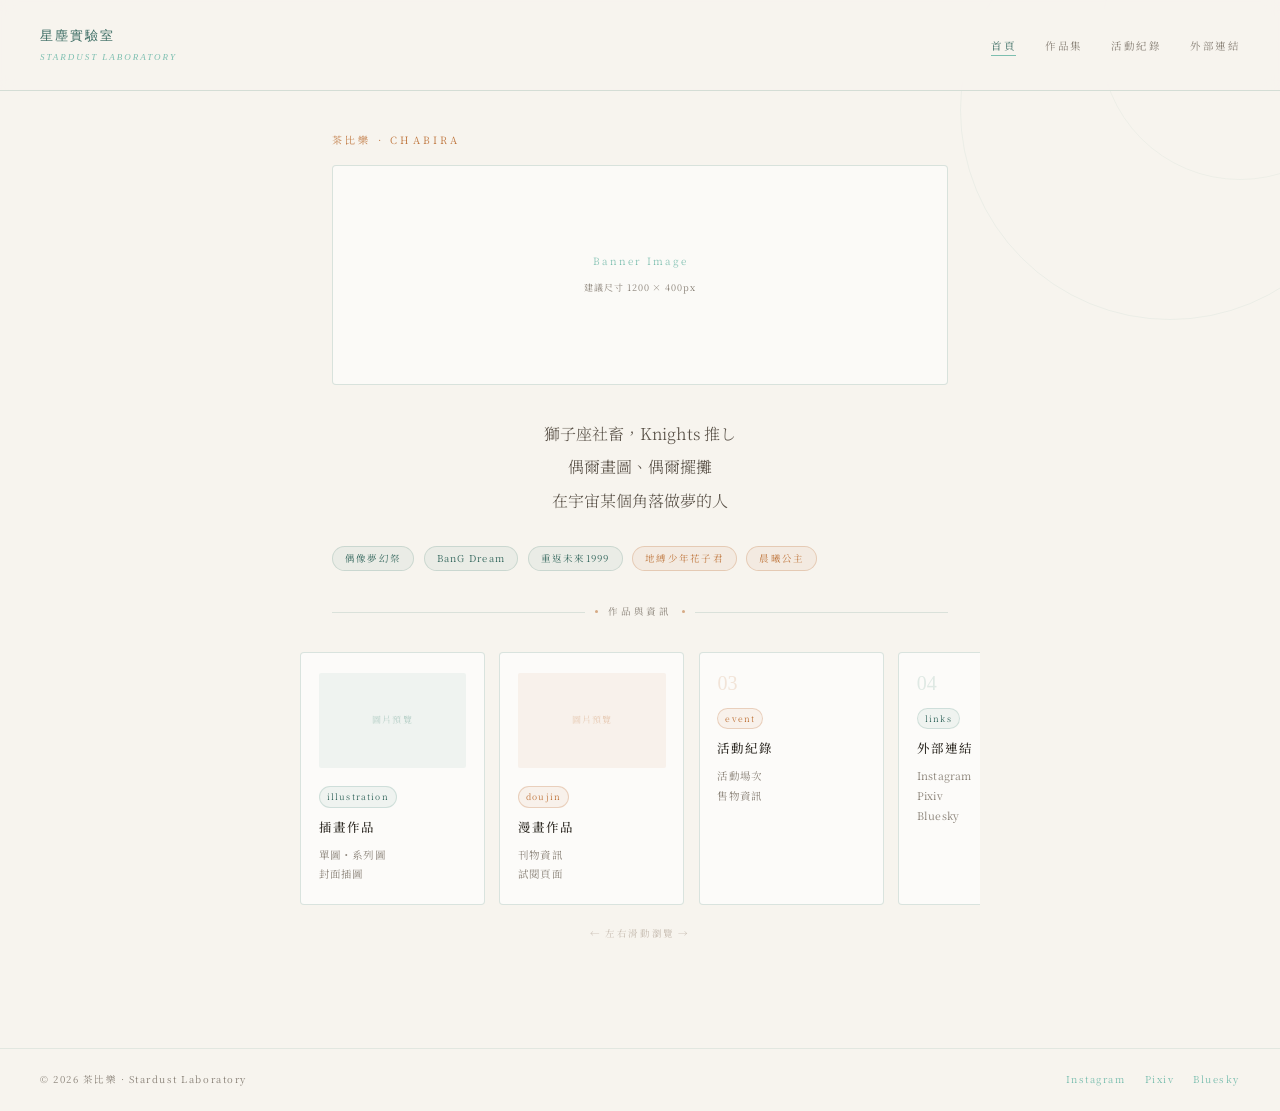
==== index.html @ 81afb4a1 "Update index.html" ====
<!DOCTYPE html>
<html lang="zh-Hant">
<head>
  <meta charset="UTF-8">
  <meta name="viewport" content="width=device-width, initial-scale=1.0">
  <title>星塵實驗室</title>

  <!-- Favicon -->
  <link rel="icon" href="logo.png" type="image/png">
  <link rel="apple-touch-icon" href="logo.png">

  <!-- Open Graph -->
  <meta property="og:type" content="website" />
  <meta property="og:title" content="星塵實驗室" />
  <meta property="og:description" content="茶比樂的創作個人網站" />
  <meta property="og:url" content="https://stacydust.com/" />
  <meta property="og:site_name" content="星塵實驗室" />
  <meta property="og:image" content="https://stacydust.com/logo.png" />
  <meta property="og:locale" content="zh_TW" />

  <link rel="stylesheet" href="style.css">
</head>
<body>

  <header>
    <a class="site-logo" href="index.html">
      星塵實驗室
      <span>Stardust Laboratory</span>
    </a>
    <nav>
      <ul>
        <li><a href="index.html" class="active">首頁</a></li>
        <li><a href="works.html">作品集</a></li>
        <li><a href="booth.html">活動紀錄</a></li>
        <li><a href="links.html">外部連結</a></li>
      </ul>
    </nav>
  </header>

  <main>

    <span class="eyebrow">茶比樂 · Chabira</span>

    <!-- Hero 圖片區：準備好圖片後，刪掉 .hero-img-placeholder，改成 <img src="hero.jpg" alt=""> -->
    <div class="hero-img">
      <div class="hero-img-placeholder">
        <p>Banner Image</p>
        <small>建議尺寸 1200 × 400px</small>
      </div>
    </div>

    <p class="intro">
      獅子座社畜，Knights 推し<br>
      偶爾畫圖、偶爾擺攤<br>
      在宇宙某個角落做夢的人
    </p>

    <div class="tags">
      <span class="tag">偶像夢幻祭</span>
      <span class="tag">BanG Dream</span>
      <span class="tag">重返未來1999</span>
      <span class="tag og">地縛少年花子君</span>
      <span class="tag og">晨曦公主</span>
    </div>

    <div class="divider">
      <div class="divider-line"></div>
      <div class="divider-dot"></div>
      <div class="divider-label">作品與資訊</div>
      <div class="divider-dot"></div>
      <div class="divider-line"></div>
    </div>

    <!-- 滑動卡片 -->
    <div class="scroll-track">

      <a href="works.html" class="card">
        <!-- 插畫預覽圖：把下面的 div 換成 <img src="works-thumb.jpg" alt="插畫作品"> -->
        <div class="card-img">圖片預覽</div>
        <div class="card-badge">illustration</div>
        <div class="card-title">插畫作品</div>
        <div class="card-desc">單圖・系列圖<br>封面插圖</div>
      </a>

      <a href="doujin.html" class="card og">
        <!-- 同人誌預覽圖：把下面的 div 換成 <img src="doujin-thumb.jpg" alt="同人誌"> -->
        <div class="card-img">圖片預覽</div>
        <div class="card-badge">doujin</div>
        <div class="card-title">漫畫作品</div>
        <div class="card-desc">刊物資訊<br>試閱頁面</div>
      </a>

      <a href="booth.html" class="card og">
        <div class="card-num">03</div>
        <div class="card-badge">event</div>
        <div class="card-title">活動紀錄</div>
        <div class="card-desc">活動場次<br>售物資訊</div>
      </a>

      <a href="links.html" class="card">
        <div class="card-num">04</div>
        <div class="card-badge">links</div>
        <div class="card-title">外部連結</div>
        <div class="card-desc">Instagram<br>Pixiv<br>Bluesky</div>
      </a>

    </div>

    <div class="scroll-hint">← 左右滑動瀏覽 →</div>

  </main>

  <footer>
    <span>© 2026 茶比樂 · Stardust Laboratory</span>
    <div class="footer-links">
      <a href="https://www.instagram.com/leoizu712" target="_blank" rel="noopener">Instagram</a>
      <a href="https://www.pixiv.net/users/3842743" target="_blank" rel="noopener">Pixiv</a>
      <a href="https://bsky.app/profile/stacytea.bsky.social" target="_blank" rel="noopener">Bluesky</a>
    </div>
  </footer>

</body>
</html>
---- style.css ----
@import url('https://fonts.googleapis.com/css2?family=IM+Fell+English:ital@0;1&family=Noto+Serif+TC:wght@300;400;500&display=swap');

/* === 基本設定 === */
*, *::before, *::after {
  box-sizing: border-box;
  margin: 0;
  padding: 0;
}

:root {
  --bg: #f7f4ee;
  --text: #2e2a24;
  --text-muted: #8a8278;
  --text-light: #5a5248;
  --green: #3a6b62;
  --green-mid: #5a9e90;
  --green-light: #7dbfb0;
  --green-pale: rgba(90,150,135,0.08);
  --green-border: rgba(90,140,130,0.22);
  --orange: #c07840;
  --orange-pale: rgba(192,120,64,0.07);
  --orange-border: rgba(192,120,64,0.28);
  --border: rgba(90,140,130,0.18);
  --card-bg: rgba(255,255,255,0.62);
  --font-serif: 'IM Fell English', serif;
  --font-body: 'Noto Serif TC', serif;
  --max: 680px;
}

html { scroll-behavior: smooth; }

body {
  background: var(--bg);
  color: var(--text);
  font-family: var(--font-body);
  font-size: 1rem;
  line-height: 1.8;
  min-height: 100vh;
  position: relative;
}

/* === 背景裝飾 === */
body::before {
  content: '';
  position: fixed;
  top: -100px; right: -100px;
  width: 420px; height: 420px;
  border-radius: 50%;
  border: 0.5px solid rgba(90,150,135,0.07);
  pointer-events: none;
  z-index: 0;
}

body::after {
  content: '';
  position: fixed;
  top: -100px; right: -100px;
  width: 280px; height: 280px;
  border-radius: 50%;
  border: 0.5px solid rgba(90,150,135,0.06);
  pointer-events: none;
  z-index: 0;
}

/* === HEADER === */
header {
  display: flex;
  justify-content: space-between;
  align-items: center;
  padding: 1.5rem 2.5rem;
  border-bottom: 0.5px solid var(--green-border);
  position: relative;
  z-index: 10;
  background: rgba(247,244,238,0.92);
  backdrop-filter: blur(8px);
  -webkit-backdrop-filter: blur(8px);
  position: sticky;
  top: 0;
}

.site-logo {
  font-family: var(--font-serif);
  font-size: 13px;
  letter-spacing: 0.15em;
  color: var(--green);
  text-transform: uppercase;
  text-decoration: none;
}

.site-logo span {
  display: block;
  font-size: 9px;
  letter-spacing: 0.22em;
  color: var(--green-light);
  font-style: italic;
  margin-top: 2px;
}

nav ul {
  display: flex;
  gap: 1.8rem;
  list-style: none;
}

nav a {
  font-size: 10.5px;
  letter-spacing: 0.14em;
  color: var(--text-muted);
  text-decoration: none;
  transition: color 0.2s;
  padding-bottom: 2px;
}

nav a:hover {
  color: var(--green);
}

nav a.active {
  color: var(--green);
  border-bottom: 0.5px solid var(--green-light);
}

/* === MAIN WRAPPER === */
main {
  max-width: var(--max);
  margin: 0 auto;
  padding: 2.5rem 2rem 4rem;
  position: relative;
  z-index: 1;
}

/* === 標題 === */
h1 {
  font-family: var(--font-serif);
  font-size: 2rem;
  font-weight: normal;
  color: #1e2e2a;
  line-height: 1.3;
  margin-bottom: 0.4rem;
}

h1 em {
  color: var(--green-mid);
  font-style: italic;
}

h2 {
  font-family: var(--font-serif);
  font-size: 1.2rem;
  font-weight: normal;
  color: var(--green);
  margin: 2.5rem 0 1rem;
  letter-spacing: 0.05em;
}

p {
  color: var(--text-light);
  margin-bottom: 1.1rem;
  font-weight: 300;
  line-height: 2.1;
}

a {
  color: var(--green-mid);
  text-decoration: none;
  transition: color 0.2s;
}

a:hover { color: var(--green); }

/* === 分隔線 === */
.divider {
  display: flex;
  align-items: center;
  gap: 10px;
  margin: 2rem 0 1.6rem;
}

.divider-line {
  flex: 1;
  height: 0.5px;
  background: var(--border);
}

.divider-dot {
  width: 3px; height: 3px;
  border-radius: 50%;
  background: var(--orange);
  opacity: 0.6;
}

.divider-label {
  font-size: 9.5px;
  letter-spacing: 0.28em;
  color: var(--text-muted);
  text-transform: uppercase;
  white-space: nowrap;
}

/* === 標籤 === */
.tags {
  display: flex;
  gap: 0.6rem;
  flex-wrap: wrap;
  margin: 1rem 0;
}

.tag {
  font-size: 9.5px;
  letter-spacing: 0.13em;
  padding: 3px 12px;
  border: 0.5px solid var(--green-border);
  color: var(--green);
  border-radius: 20px;
  background: var(--green-pale);
}

.tag.og {
  border-color: var(--orange-border);
  color: var(--orange);
  background: var(--orange-pale);
}

/* === EYEBROW === */
.eyebrow {
  font-size: 10px;
  letter-spacing: 0.32em;
  color: var(--orange);
  text-transform: uppercase;
  margin-bottom: 1rem;
  display: block;
}

/* === HERO IMAGE BOX === */
.hero-img {
  width: 100%;
  max-width: 100%;
  height: 220px;
  border: 0.5px solid var(--green-border);
  border-radius: 4px;
  background: rgba(255,255,255,0.5);
  display: flex;
  flex-direction: column;
  align-items: center;
  justify-content: center;
  gap: 0.5rem;
  margin-bottom: 2rem;
  overflow: hidden;
}

.hero-img img {
  width: 100%;
  height: 100%;
  object-fit: cover;
}

.hero-img-placeholder {
  text-align: center;
}

.hero-img-placeholder p {
  font-size: 10px;
  letter-spacing: 0.2em;
  color: var(--green-light);
  margin: 0;
}

.hero-img-placeholder small {
  font-size: 9px;
  color: var(--text-muted);
  letter-spacing: 0.1em;
}

/* === INTRO TEXT === */
.intro {
  text-align: center;
  max-width: 380px;
  margin: 0 auto 1.8rem;
}

/* === 滑動卡片區 === */
.scroll-section {
  margin: 0 -2rem;
  padding: 0 2rem;
}

.scroll-track {
  display: flex;
  gap: 0.9rem;
  overflow-x: auto;
  padding: 0.4rem 2rem 1rem;
  margin: 0 -2rem;
  scroll-snap-type: x mandatory;
  -webkit-overflow-scrolling: touch;
  scrollbar-width: none;
}

.scroll-track::-webkit-scrollbar { display: none; }

.scroll-hint {
  text-align: center;
  font-size: 9.5px;
  letter-spacing: 0.16em;
  color: rgba(160,144,128,0.55);
  margin: 0.3rem 0 0.6rem;
  display: flex;
  align-items: center;
  justify-content: center;
  gap: 0.5rem;
}

/* === 卡片 === */
.card {
  flex: 0 0 185px;
  border: 0.5px solid var(--green-border);
  border-radius: 4px;
  padding: 1.2rem 1.1rem;
  background: var(--card-bg);
  scroll-snap-align: start;
  position: relative;
  overflow: hidden;
  text-decoration: none;
  color: inherit;
  display: block;
  transition: border-color 0.2s;
}

.card:hover { border-color: rgba(90,150,135,0.5); }

.card::before {
  content: '';
  position: absolute;
  top: 0; left: 0; right: 0;
  height: 2px;
  background: linear-gradient(to right, var(--green-mid), var(--green-light));
  opacity: 0;
  transition: opacity 0.2s;
}

.card.og::before {
  background: linear-gradient(to right, var(--orange), #e09a5a);
}

.card:hover::before { opacity: 1; }

.card-img {
  width: 100%;
  height: 95px;
  background: var(--green-pale);
  border-radius: 2px;
  margin-bottom: 0.8rem;
  display: flex;
  align-items: center;
  justify-content: center;
  font-size: 9px;
  letter-spacing: 0.12em;
  color: rgba(90,150,135,0.38);
  overflow: hidden;
}

.card-img img {
  width: 100%;
  height: 100%;
  object-fit: cover;
}

.card.og .card-img {
  background: var(--orange-pale);
  color: rgba(192,120,64,0.32);
}

.card-num {
  font-family: var(--font-serif);
  font-size: 20px;
  color: rgba(90,150,135,0.18);
  line-height: 1;
  margin-bottom: 0.6rem;
}

.card.og .card-num { color: rgba(192,120,64,0.18); }

.card-badge {
  display: inline-block;
  font-size: 8.5px;
  letter-spacing: 0.14em;
  padding: 2px 7px;
  border-radius: 20px;
  margin-bottom: 0.5rem;
  background: var(--green-pale);
  color: var(--green);
  border: 0.5px solid rgba(90,150,135,0.22);
}

.card.og .card-badge {
  background: var(--orange-pale);
  color: var(--orange);
  border-color: var(--orange-border);
}

.card-title {
  font-size: 12.5px;
  letter-spacing: 0.08em;
  color: var(--text);
  margin-bottom: 0.4rem;
  font-weight: 500;
}

.card-desc {
  font-size: 10.5px;
  color: var(--text-muted);
  line-height: 1.9;
  letter-spacing: 0.02em;
}

/* === 作品格線（works / doujin 頁用） === */
.works-grid {
  display: grid;
  grid-template-columns: repeat(2, 1fr);
  gap: 1rem;
  margin-top: 1.5rem;
}

.work-item {
  border: 0.5px solid var(--green-border);
  border-radius: 4px;
  overflow: hidden;
  background: var(--card-bg);
  text-decoration: none;
  color: inherit;
  display: block;
  transition: border-color 0.2s;
}

.work-item:hover { border-color: rgba(90,150,135,0.5); }

.work-thumb {
  width: 100%;
  aspect-ratio: 1 / 1;
  background: var(--green-pale);
  display: flex;
  align-items: center;
  justify-content: center;
  font-size: 9px;
  letter-spacing: 0.15em;
  color: rgba(90,150,135,0.4);
  overflow: hidden;
}

.work-thumb img {
  width: 100%;
  height: 100%;
  object-fit: cover;
}

.work-info {
  padding: 0.8rem 0.9rem;
}

.work-title {
  font-size: 12px;
  letter-spacing: 0.06em;
  color: var(--text);
  margin-bottom: 0.2rem;
  font-weight: 500;
}

.work-meta {
  font-size: 10px;
  color: var(--text-muted);
  letter-spacing: 0.08em;
}

/* === 攤位資訊表格 === */
.booth-table {
  width: 100%;
  border-collapse: collapse;
  margin-top: 1rem;
  font-size: 12px;
}

.booth-table th {
  text-align: left;
  font-size: 9.5px;
  letter-spacing: 0.15em;
  color: var(--text-muted);
  font-weight: 400;
  padding: 0.5rem 0.8rem;
  border-bottom: 0.5px solid var(--border);
}

.booth-table td {
  padding: 0.8rem;
  border-bottom: 0.5px solid rgba(90,140,130,0.1);
  color: var(--text-light);
  vertical-align: top;
}

.booth-table tr:last-child td { border-bottom: none; }

/* === 關於我頁 === */
.about-grid {
  display: grid;
  grid-template-columns: 160px 1fr;
  gap: 2rem;
  align-items: start;
  margin: 1.5rem 0;
}

.about-avatar {
  width: 160px;
  aspect-ratio: 1 / 1;
  border: 0.5px solid var(--green-border);
  border-radius: 4px;
  background: var(--green-pale);
  display: flex;
  align-items: center;
  justify-content: center;
  font-size: 9px;
  letter-spacing: 0.15em;
  color: rgba(90,150,135,0.4);
  overflow: hidden;
}

.about-avatar img {
  width: 100%;
  height: 100%;
  object-fit: cover;
}

.social-links {
  display: flex;
  flex-direction: column;
  gap: 0.5rem;
  margin-top: 1rem;
}

.social-link {
  display: flex;
  align-items: center;
  gap: 0.8rem;
  font-size: 11px;
  letter-spacing: 0.1em;
  color: var(--text-muted);
  text-decoration: none;
  padding: 0.5rem 0;
  border-bottom: 0.5px solid rgba(90,140,130,0.1);
  transition: color 0.2s;
}

.social-link:hover { color: var(--green); }

.social-label {
  font-size: 9px;
  letter-spacing: 0.18em;
  color: var(--green);
  min-width: 60px;
  text-transform: uppercase;
}

/* === FOOTER === */
footer {
  display: flex;
  justify-content: space-between;
  align-items: center;
  padding: 1.4rem 2.5rem;
  font-size: 9.5px;
  letter-spacing: 0.16em;
  color: var(--text-muted);
  border-top: 0.5px solid rgba(90,140,130,0.13);
  margin-top: 2rem;
  position: relative;
  z-index: 1;
}

.footer-links {
  display: flex;
  gap: 1.2rem;
}

.footer-links a {
  color: var(--green-light);
  text-decoration: none;
  transition: color 0.2s;
}

.footer-links a:hover { color: var(--green); }

/* === 手機版 === */
@media (max-width: 600px) {
  header {
    padding: 1rem 1.2rem;
    flex-wrap: wrap;
    gap: 0.8rem;
  }

  nav ul { gap: 1.2rem; }

  main { padding: 2rem 1.2rem 3rem; }

  h1 { font-size: 1.5rem; }

  .scroll-track {
    padding: 0.4rem 1.2rem 1rem;
    margin: 0 -1.2rem;
  }

  .about-grid {
    grid-template-columns: 1fr;
  }

  .about-avatar {
    width: 120px;
    height: 120px;
  }

  .works-grid {
    grid-template-columns: 1fr;
  }

  footer {
    flex-direction: column;
    gap: 0.8rem;
    text-align: center;
    padding: 1.2rem;
  }
}
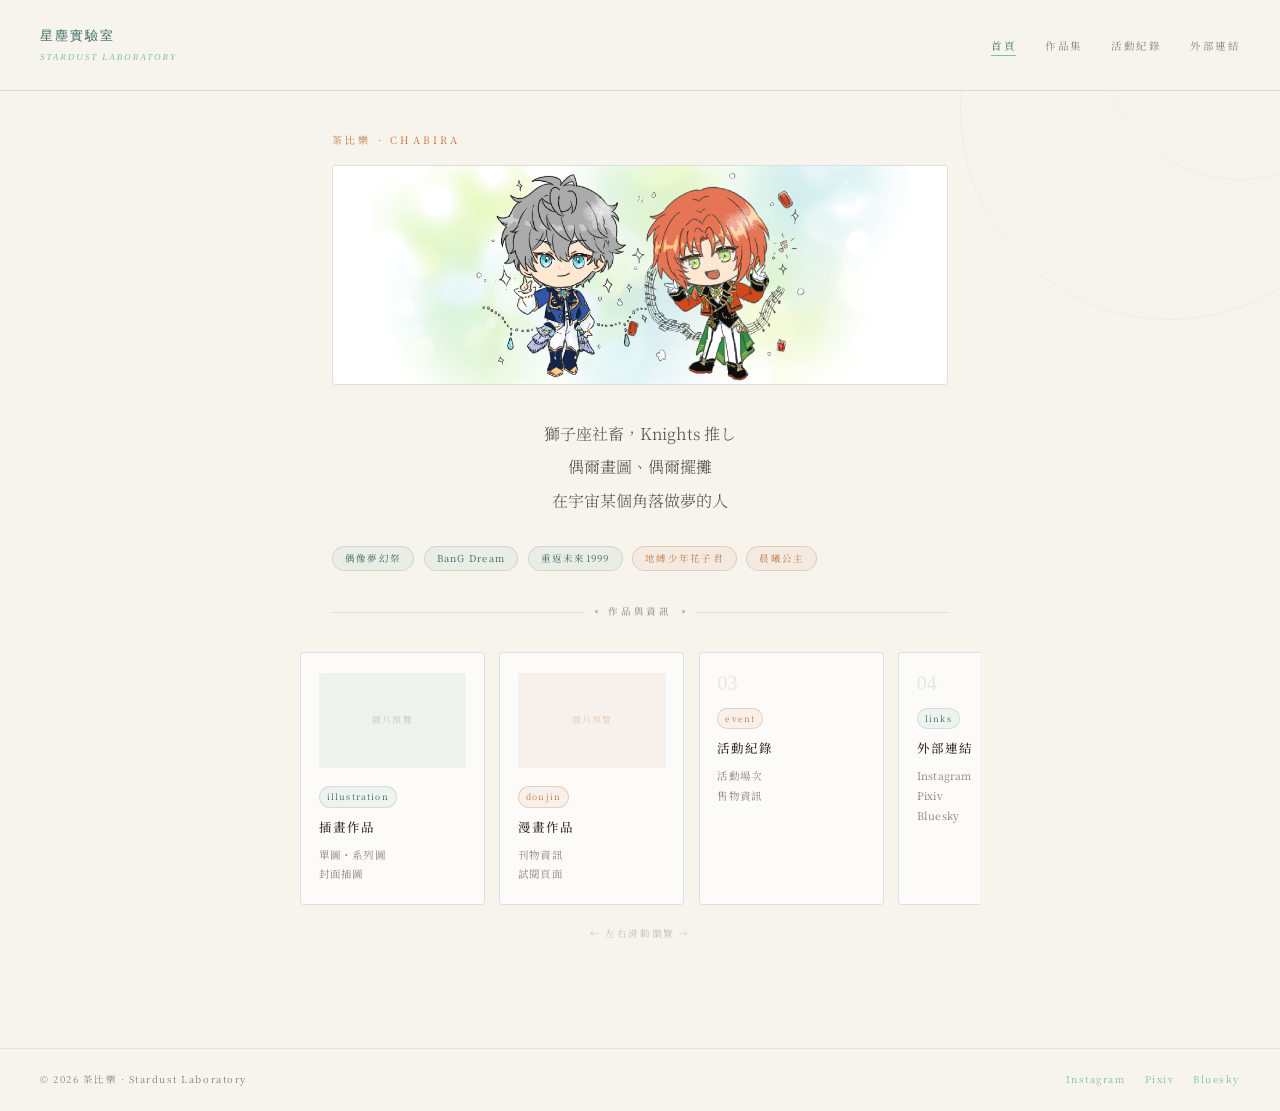
==== commit aac82fdd: "Update index.html" ====
--- a/index.html
+++ b/index.html
@@ -43,9 +43,9 @@
 
     <!-- Hero 圖片區：準備好圖片後，刪掉 .hero-img-placeholder，改成 <img src="hero.jpg" alt=""> -->
     <div class="hero-img">
-      <div class="hero-img-placeholder">
-        <p>Banner Image</p>
-        <small>建議尺寸 1200 × 400px</small>
+      <!--div class="hero-img-placeholder"<p>Banner Image</p> <small>建議尺寸 1200 × 400px</small> -->
+        <img src="hero.png" alt="">
+  
       </div>
     </div>
 
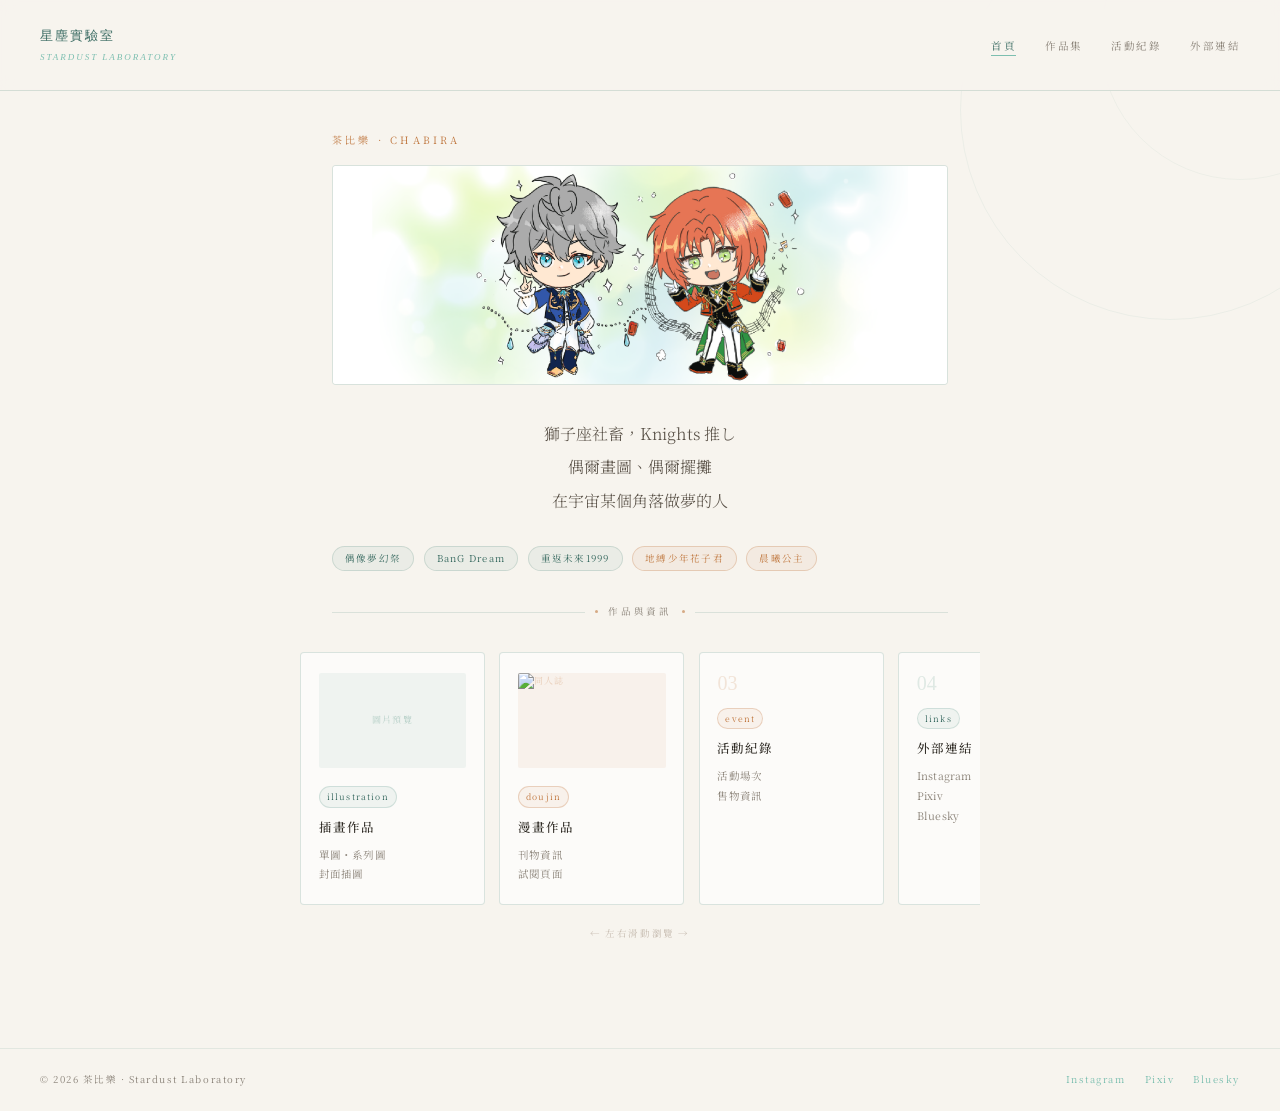
==== commit 5a4367c1: "Update index.html" ====
--- a/index.html
+++ b/index.html
@@ -83,8 +83,7 @@
       </a>
 
       <a href="doujin.html" class="card og">
-        <!-- 同人誌預覽圖：把下面的 div 換成 <img src="doujin-thumb.jpg" alt="同人誌"> -->
-        <div class="card-img">圖片預覽</div>
+        <div class="card-img"><img src="https://images.plurk.com/3hRlMoH7u8GJA2NwLQOkK5.png" alt="同人誌"></div>
         <div class="card-badge">doujin</div>
         <div class="card-title">漫畫作品</div>
         <div class="card-desc">刊物資訊<br>試閱頁面</div>
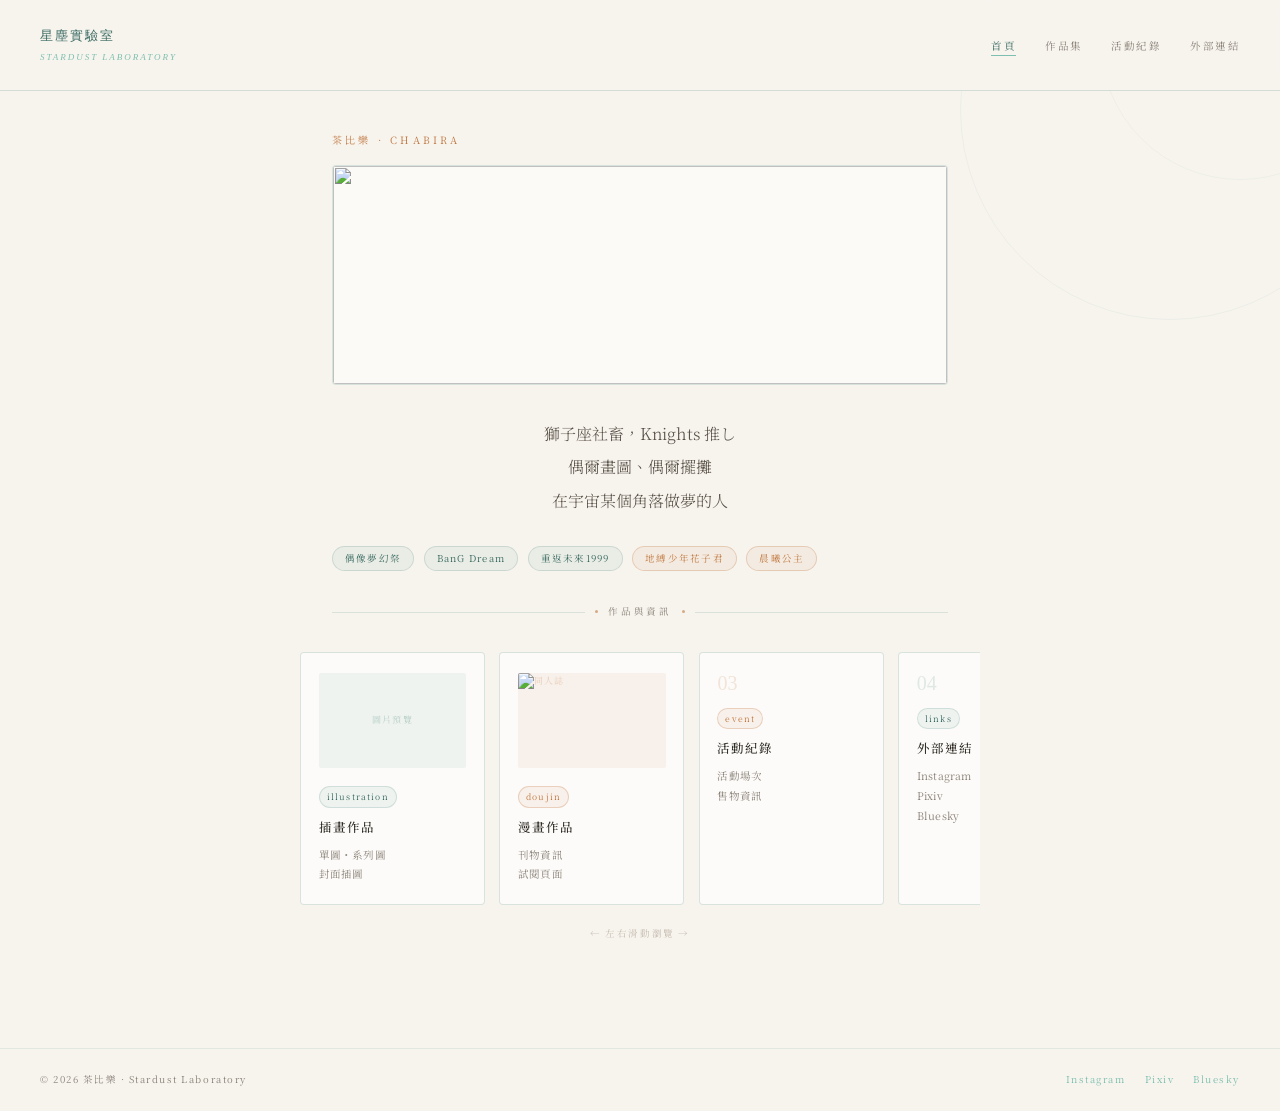
==== commit 7a82c9dd: "Update index.html" ====
--- a/index.html
+++ b/index.html
@@ -44,7 +44,7 @@
     <!-- Hero 圖片區：準備好圖片後，刪掉 .hero-img-placeholder，改成 <img src="hero.jpg" alt=""> -->
     <div class="hero-img">
       <!--div class="hero-img-placeholder"<p>Banner Image</p> <small>建議尺寸 1200 × 400px</small> -->
-        <img src="hero.png" alt="">
+        <img src="https://images.plurk.com/3VLSAgpJNZSneTwSJQ8seC.png" alt="">
   
       </div>
     </div>
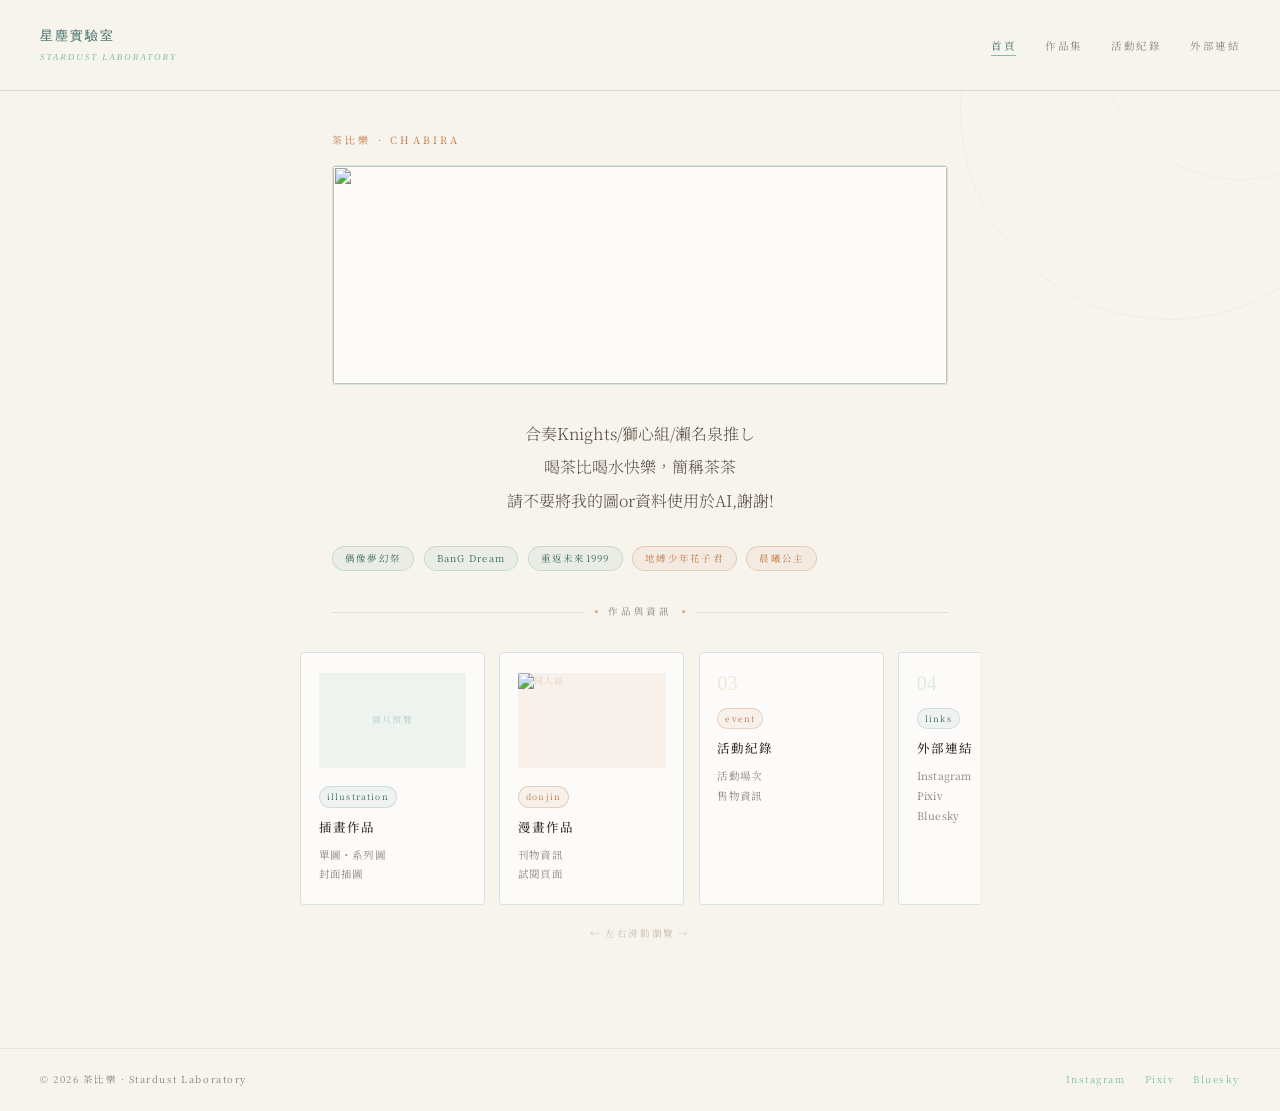
==== commit 503b1728: "Update index.html" ====
--- a/index.html
+++ b/index.html
@@ -50,9 +50,9 @@
     </div>
 
     <p class="intro">
-      獅子座社畜，Knights 推し<br>
-      偶爾畫圖、偶爾擺攤<br>
-      在宇宙某個角落做夢的人
+      合奏Knights/獅心組/瀨名泉推し<br>
+      喝茶比喝水快樂，簡稱茶茶<br>
+      請不要將我的圖or資料使用於AI,謝謝!
     </p>
 
     <div class="tags">
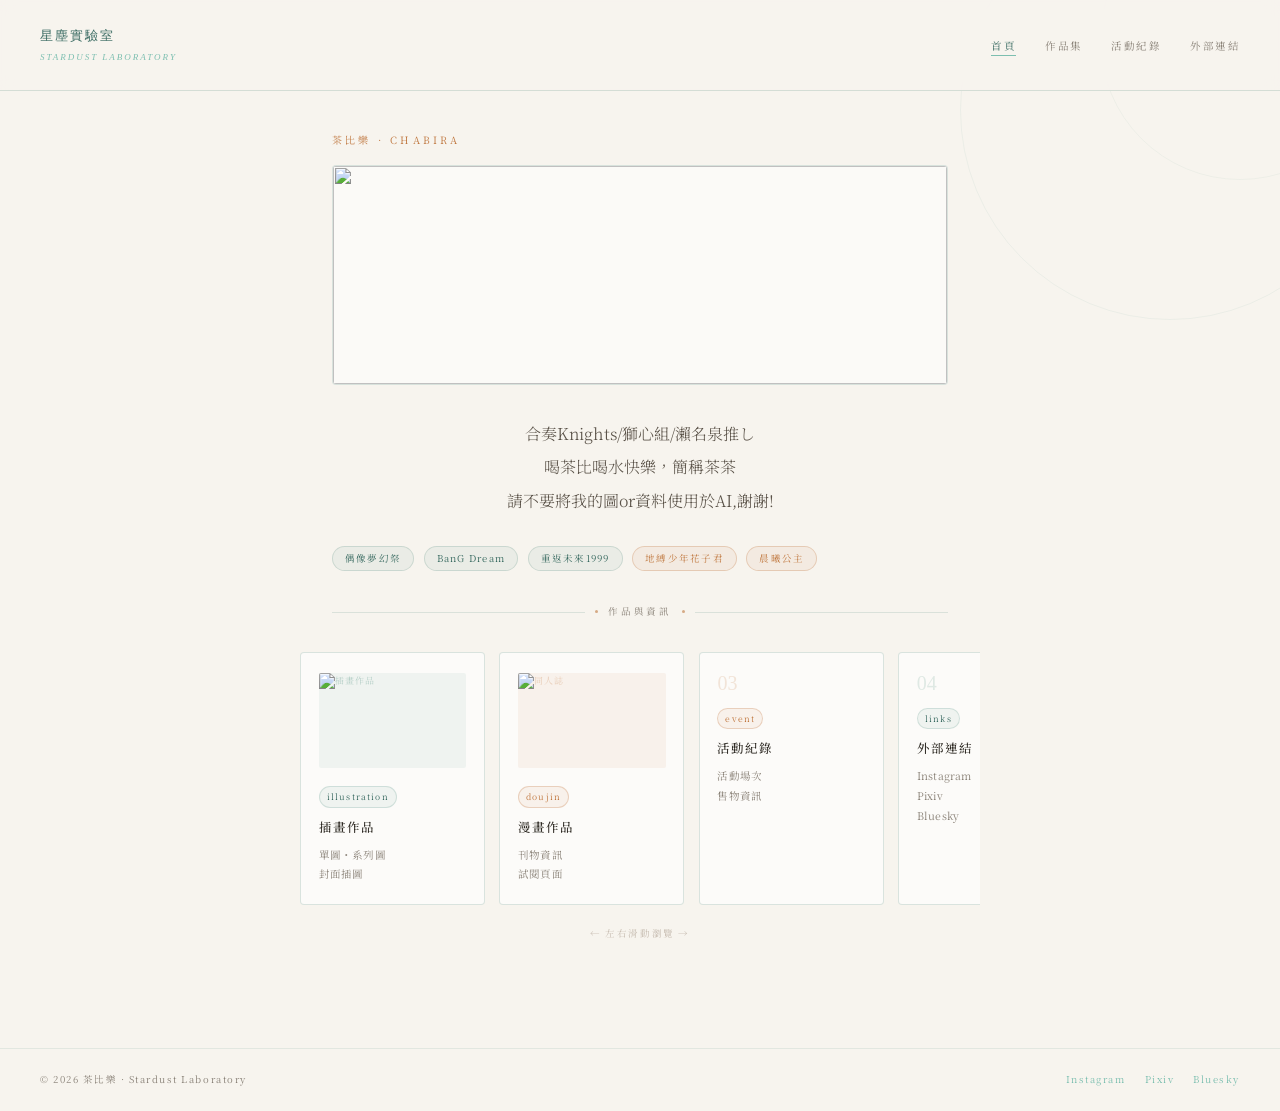
==== commit c6cb5cbc: "Update index.html" ====
--- a/index.html
+++ b/index.html
@@ -75,8 +75,7 @@
     <div class="scroll-track">
 
       <a href="works.html" class="card">
-        <!-- 插畫預覽圖：把下面的 div 換成 <img src="works-thumb.jpg" alt="插畫作品"> -->
-        <div class="card-img">圖片預覽</div>
+        <div class="card-img"><img src="https://images.plurk.com/HR0FHjki7WUDDDcW1w1f8.png" alt="插畫作品"></div>
         <div class="card-badge">illustration</div>
         <div class="card-title">插畫作品</div>
         <div class="card-desc">單圖・系列圖<br>封面插圖</div>
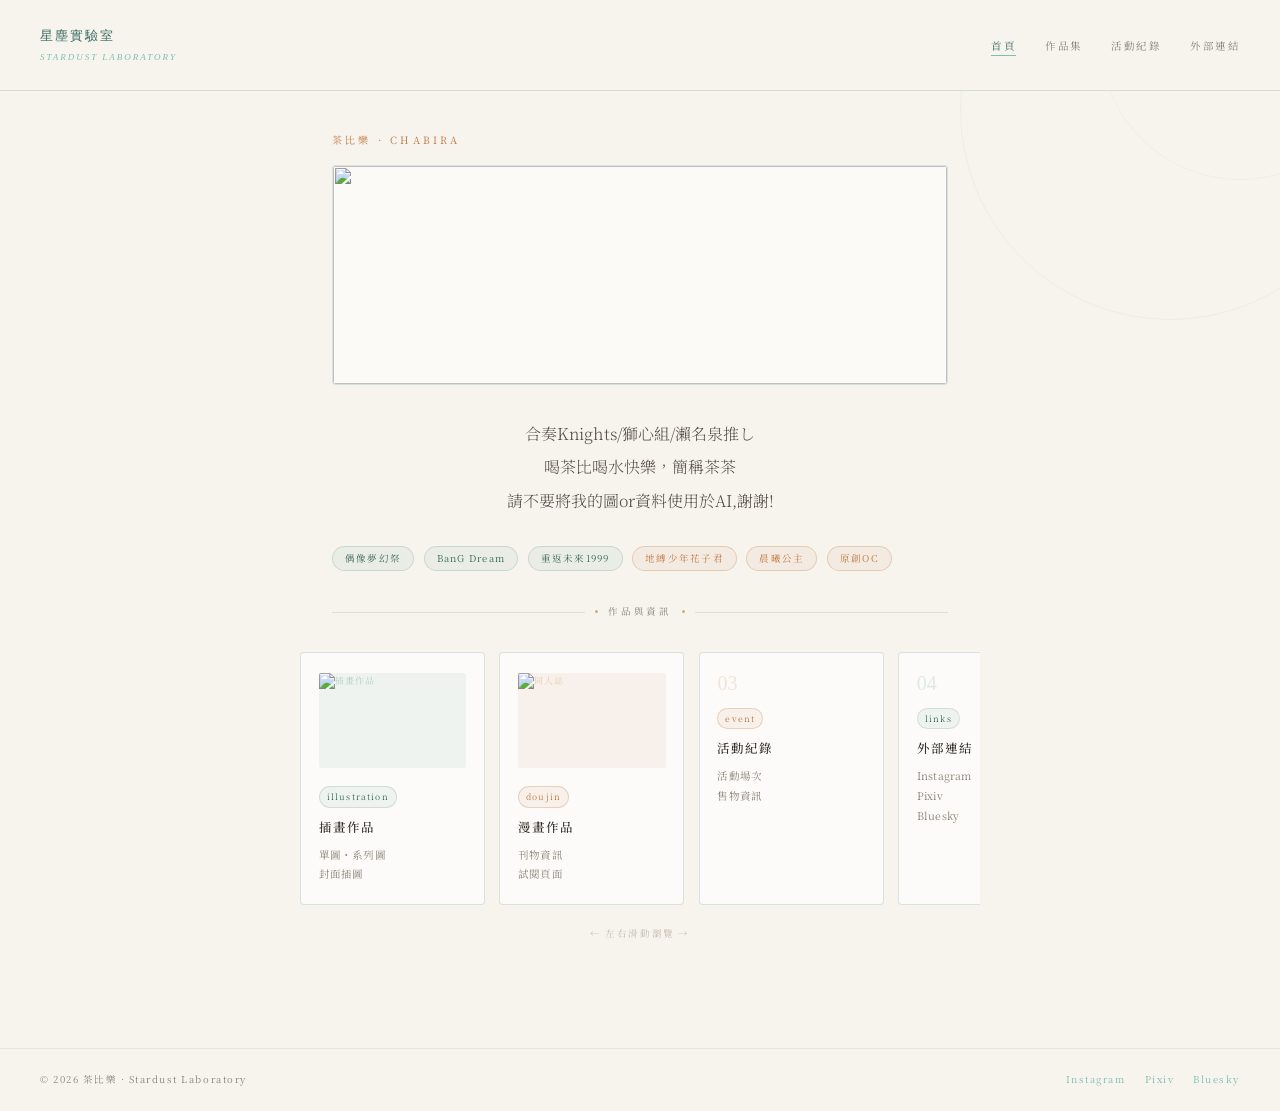
==== commit f6ba7158: "Update index.html" ====
--- a/index.html
+++ b/index.html
@@ -61,6 +61,7 @@
       <span class="tag">重返未來1999</span>
       <span class="tag og">地縛少年花子君</span>
       <span class="tag og">晨曦公主</span>
+      <span class="tag og">原創OC</span>
     </div>
 
     <div class="divider">
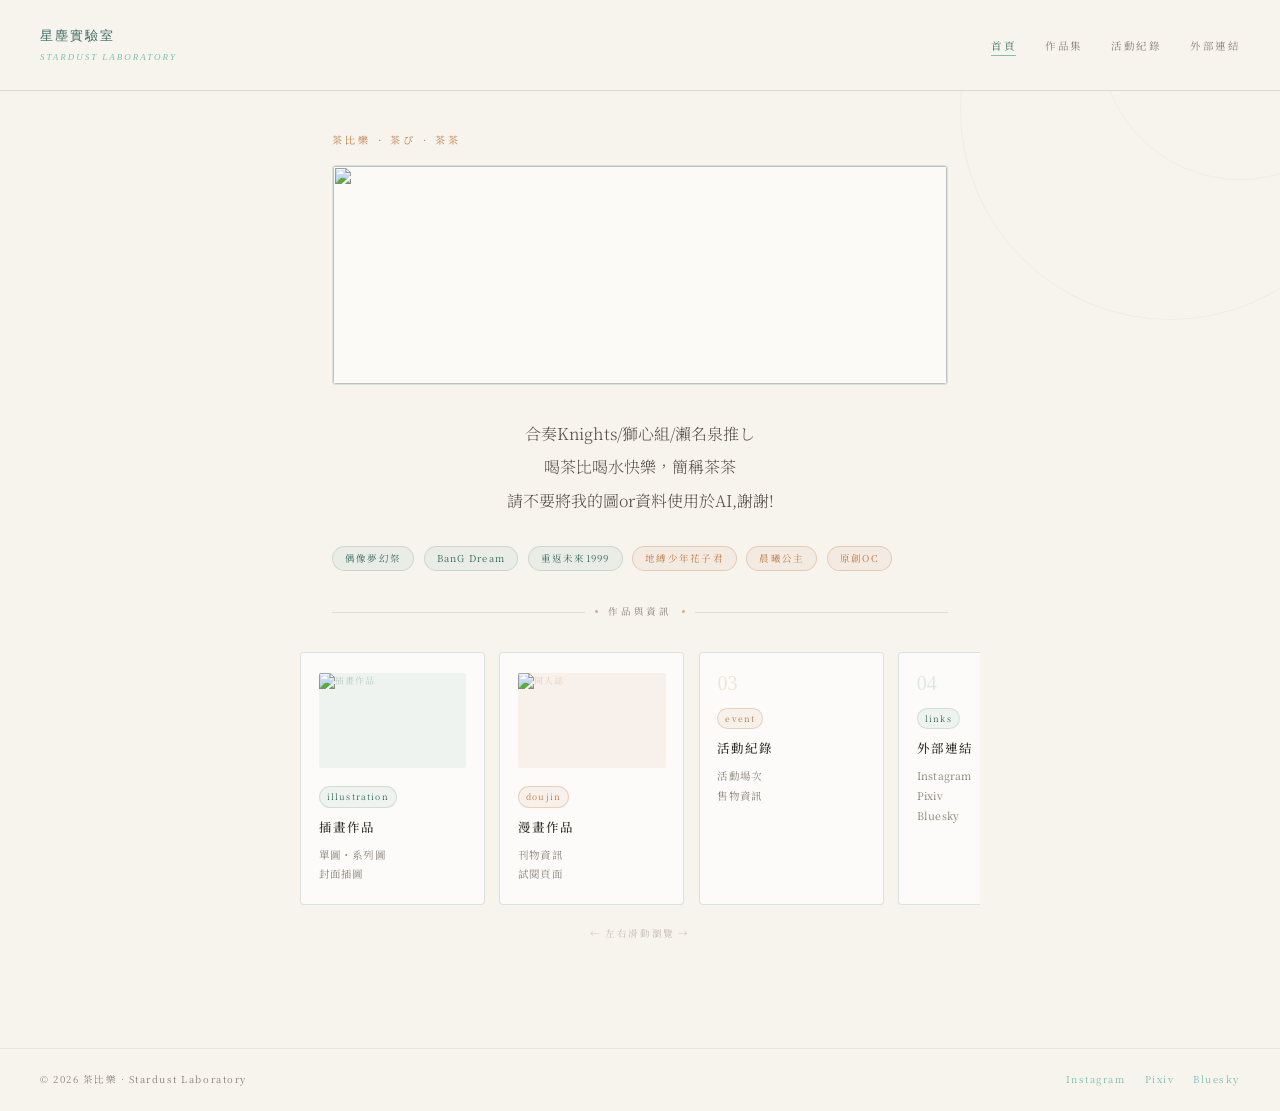
==== commit c06663c6: "Update eyebrow text in index.html" ====
--- a/index.html
+++ b/index.html
@@ -39,7 +39,7 @@
 
   <main>
 
-    <span class="eyebrow">茶比樂 · Chabira</span>
+    <span class="eyebrow">茶比樂 · 茶ぴ · 茶茶</span>
 
     <!-- Hero 圖片區：準備好圖片後，刪掉 .hero-img-placeholder，改成 <img src="hero.jpg" alt=""> -->
     <div class="hero-img">
